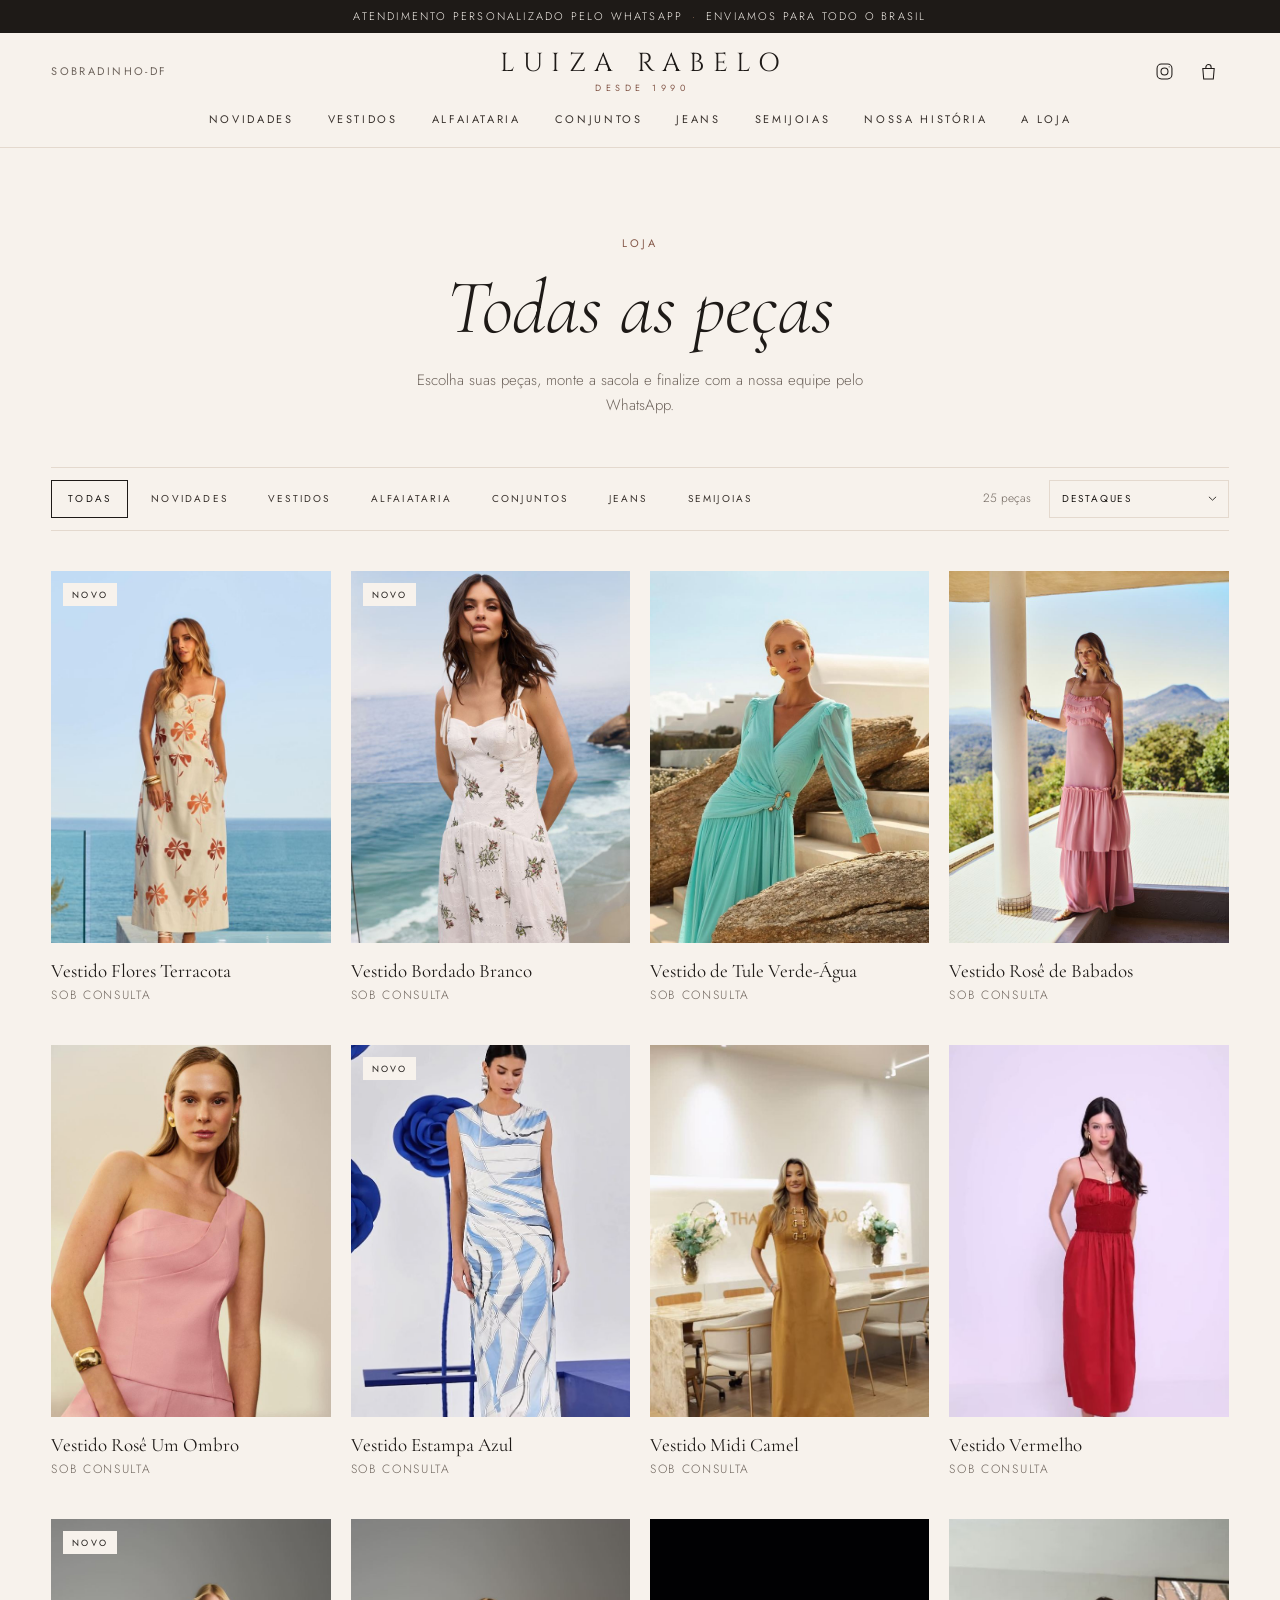
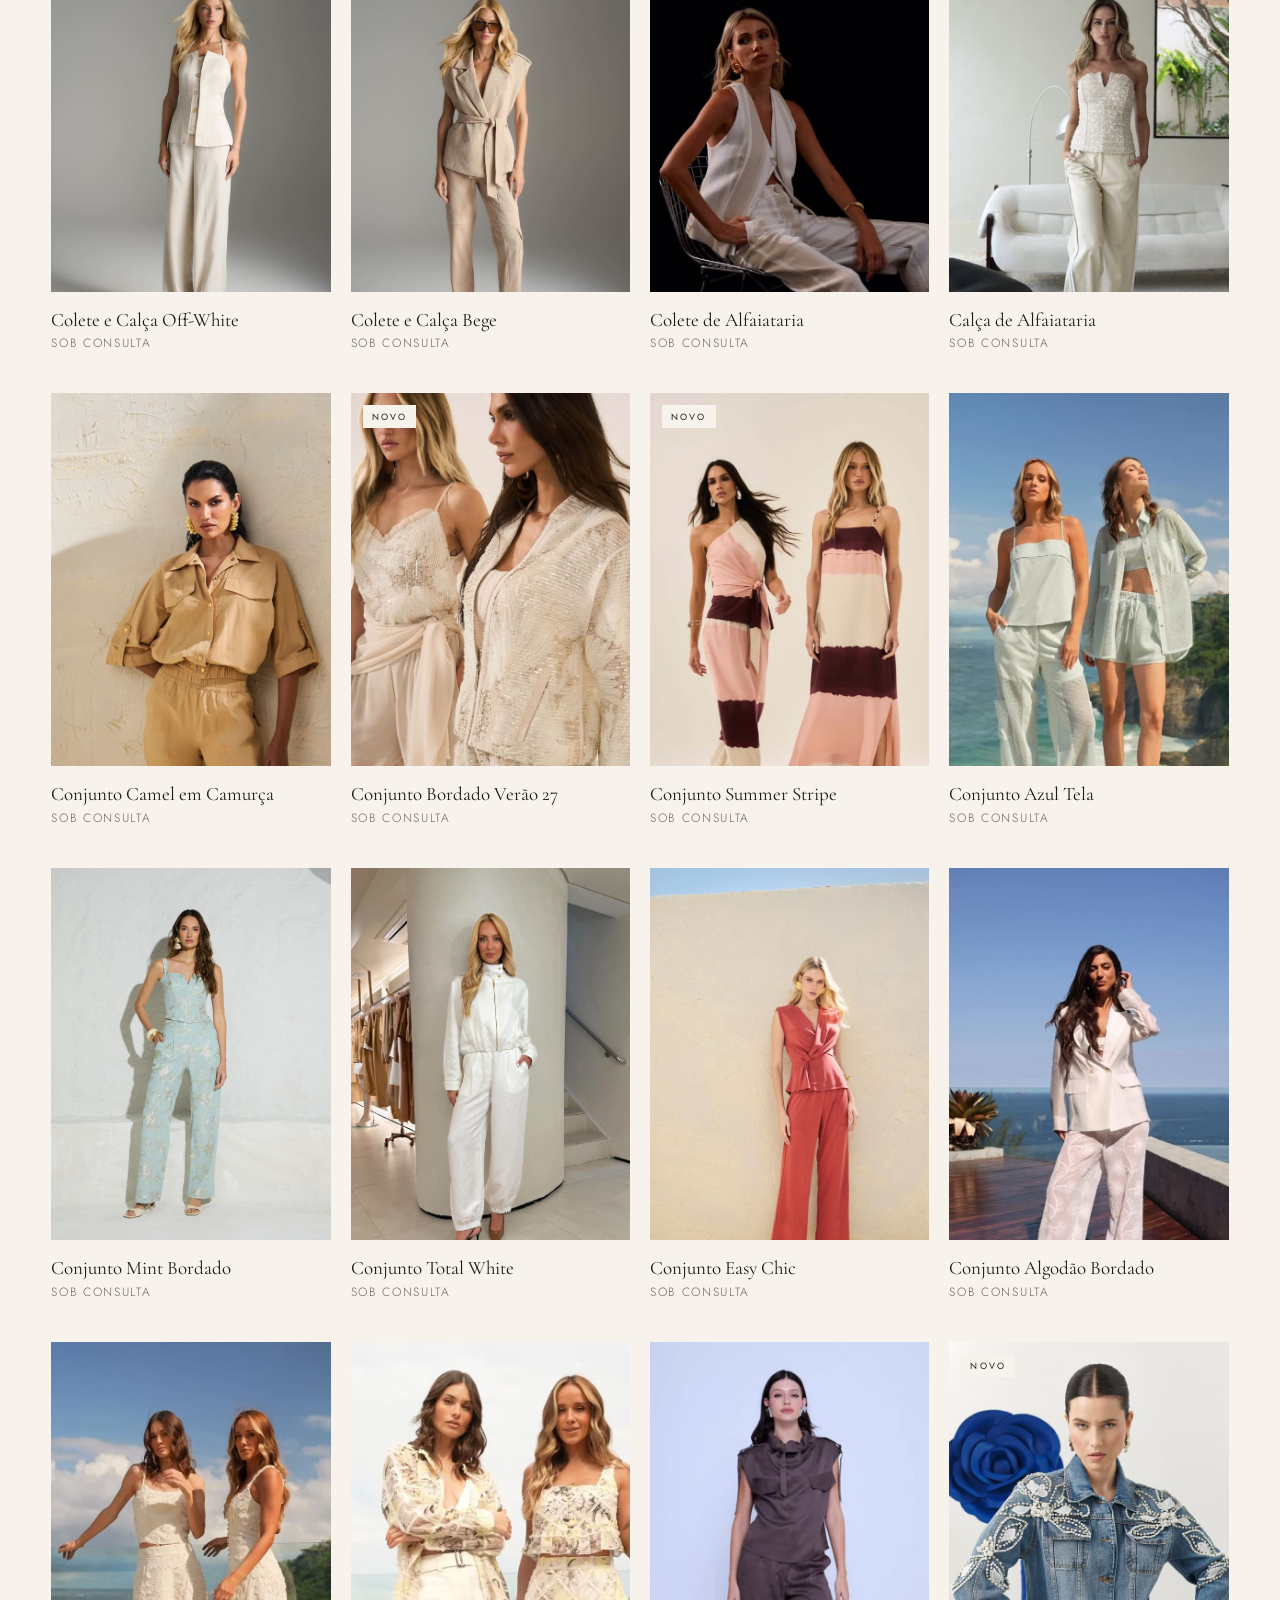
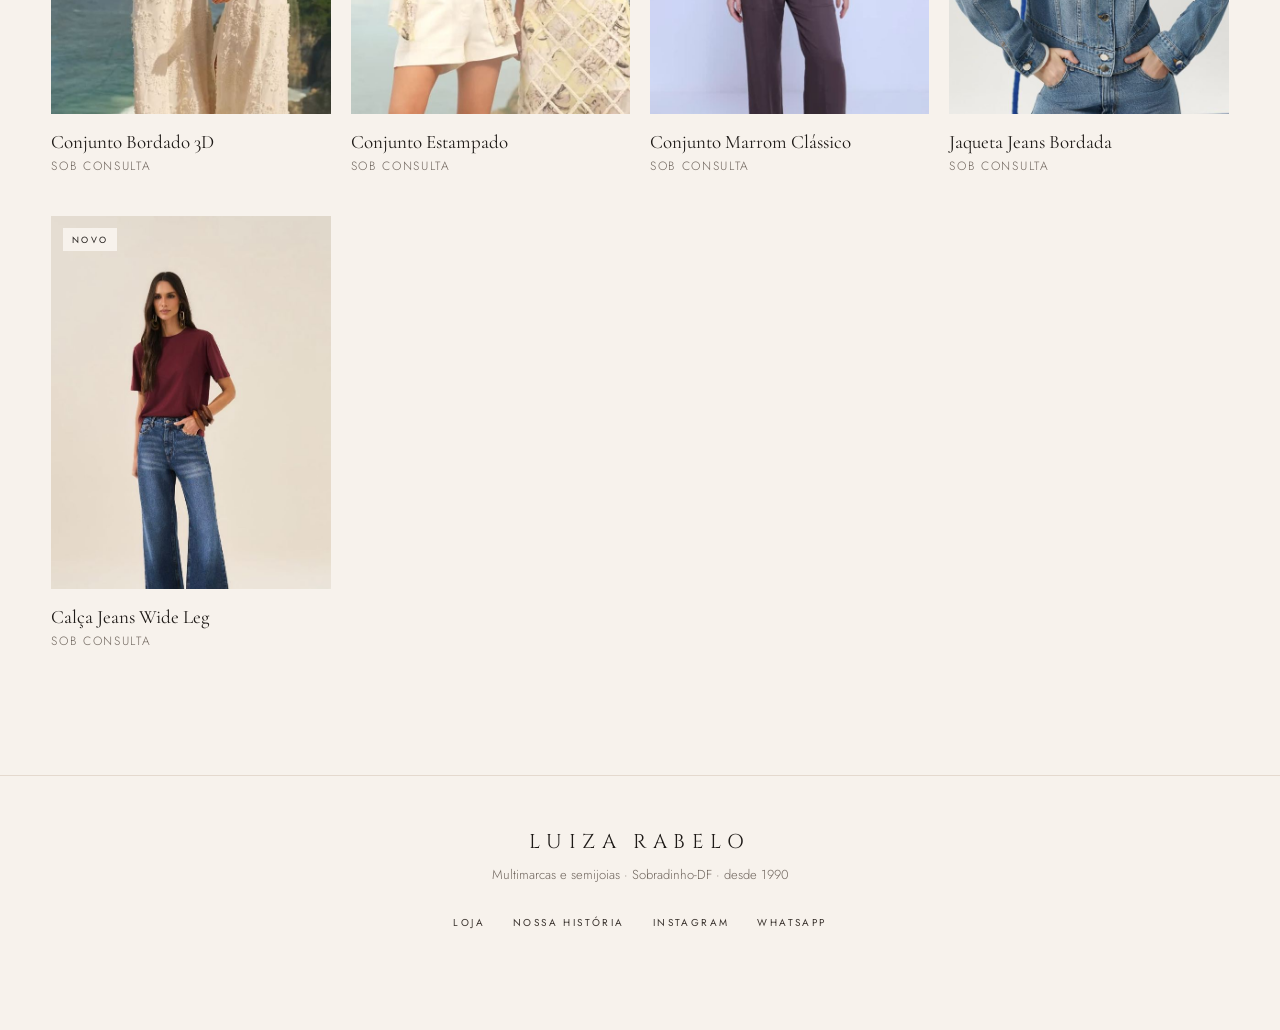
==== loja.html @ 03921e7b "Site Luiza Rabelo: home, loja, produto e sacola via WhatsApp Co-Authored-By: Claude Opus 5.5 (1M con" ====
<!doctype html>
<html lang="pt-BR">
<head>
  <meta charset="utf-8">
  <meta name="viewport" content="width=device-width, initial-scale=1">
  <title>Loja · Luiza Rabelo</title>
  <meta name="description" content="Multimarcas de moda feminina e semijoias em Sobradinho-DF há 36 anos. Escolha suas peças e finalize com atendimento pelo WhatsApp. Enviamos para todo o Brasil.">
  <meta name="theme-color" content="#F7F2EC">
  <link rel="canonical" href="https://luiza-rabelo.vercel.app/loja.html">
  <meta property="og:type" content="website">
  <meta property="og:title" content="Luiza Rabelo · Uma nova fase, a mesma essência">
  <meta property="og:description" content="Moda feminina multimarcas e semijoias em Sobradinho-DF, desde 1990.">
  <meta property="og:url" content="https://luiza-rabelo.vercel.app/loja.html">
  <meta property="og:locale" content="pt_BR">
  <meta property="og:site_name" content="Luiza Rabelo">
  <meta property="og:image" content="https://luiza-rabelo.vercel.app/img/fotos/loja-interior-recepcao-logo-nova-fase.jpg">
  <meta property="og:image:alt" content="Recepção da loja Luiza Rabelo com o logo dourado na parede">
  <meta name="twitter:card" content="summary_large_image">
  <link rel="icon" href="img/favicon.svg" type="image/svg+xml">
  <link rel="apple-touch-icon" href="img/fotos/loja-interior-recepcao-logo-nova-fase-m.jpg">
  <link rel="preconnect" href="https://fonts.googleapis.com">
  <link rel="preconnect" href="https://fonts.gstatic.com" crossorigin>
  <link href="https://fonts.googleapis.com/css2?family=Cinzel:wght@400;500&family=Cormorant+Garamond:ital,wght@0,300;0,400;0,500;1,300;1,400&family=Jost:wght@300;400;500&display=swap" rel="stylesheet">
  <link rel="stylesheet" href="css/estilo.css">
  <script type="application/ld+json">
  {"@context":"https://schema.org","@type":"ClothingStore","name":"Luiza Rabelo","telephone":"+55 61 98280-9293",
   "address":{"@type":"PostalAddress","streetAddress":"Quadra 8, Área Especial 01","addressLocality":"Sobradinho","addressRegion":"DF","postalCode":"73005-080","addressCountry":"BR"},
   "openingHours":["Mo-Fr 09:00-18:00","Sa 09:00-14:00"],"sameAs":["https://www.instagram.com/luizarabelodf/"]}
  </script>
</head>
<body data-pagina="loja">

<div class="aviso">Atendimento personalizado pelo WhatsApp<span class="aviso-sep">·</span><span class="aviso-extra">Enviamos para todo o Brasil</span></div>

<header class="topo" id="topo">
  <div class="topo-linha">
    <button class="icone menu-btn" id="menuBtn" aria-label="Abrir menu" aria-expanded="false" aria-controls="menu">
      <svg viewBox="0 0 24 24" aria-hidden="true"><path d="M3 7h18M3 12h18M3 17h18"/></svg>
    </button>
    <a class="topo-loja" href="index.html#loja">Sobradinho-DF</a>
    <a href="index.html" class="logo" aria-label="Luiza Rabelo, página inicial">
      <span class="logo-nome">Luiza Rabelo</span>
      <span class="logo-sub">desde 1990</span>
    </a>
    <div class="topo-acoes">
      <a class="icone" href="https://www.instagram.com/luizarabelodf/" target="_blank" rel="noopener" aria-label="Instagram">
        <svg viewBox="0 0 24 24" aria-hidden="true"><rect x="3.5" y="3.5" width="17" height="17" rx="5"/><circle cx="12" cy="12" r="4"/><circle cx="17.3" cy="6.7" r=".6" class="cheio"/></svg>
      </a>
      <button class="icone sacola-btn" data-abrir-sacola aria-label="Abrir sacola">
        <svg viewBox="0 0 24 24" aria-hidden="true"><path d="M5.5 8.5h13l-1 12h-11l-1-12Z"/><path d="M9 8.5V7a3 3 0 0 1 6 0v1.5"/></svg>
        <span class="sacola-qtd" data-sacola-qtd hidden>0</span>
      </button>
    </div>
  </div>
  <nav class="menu" id="menu" aria-label="Principal">
    <a href="loja.html?cat=novidades">Novidades</a>
    <a href="loja.html?cat=vestidos">Vestidos</a>
    <a href="loja.html?cat=alfaiataria">Alfaiataria</a>
    <a href="loja.html?cat=conjuntos">Conjuntos</a>
    <a href="loja.html?cat=jeans">Jeans</a>
    <a href="loja.html?cat=semijoias">Semijoias</a>
    <a href="index.html#historia">Nossa história</a>
    <a href="index.html#loja">A loja</a>
  </nav>
</header>

<main class="pagina-loja">
  <section class="loja-cabeca">
    <p class="sobretitulo">Loja</p>
    <h1 data-loja-titulo>Todas as peças</h1>
    <p class="loja-sub">Escolha suas peças, monte a sacola e finalize com a nossa equipe pelo WhatsApp.</p>
  </section>

  <div class="filtros" role="toolbar" aria-label="Filtrar por categoria">
    <div class="filtros-cats" data-filtros></div>
    <div class="filtros-direita">
      <span class="filtros-qtd" data-qtd></span>
      <label class="ordenar"><span class="sr">Ordenar</span>
        <select data-ordenar>
          <option value="padrao">Destaques</option>
          <option value="novidades">Novidades primeiro</option>
          <option value="az">Nome, A a Z</option>
        </select>
      </label>
    </div>
  </div>

  <div class="grade grade-loja" data-grade="todas"></div>
  <div class="vazio" data-vazio hidden>
    <h2 data-vazio-titulo>Nenhuma peça por aqui</h2>
    <p data-vazio-txt>Nenhuma peça nesta categoria por enquanto.</p>
    <a class="botao botao-linha" href="#" data-vazio-link data-whats="Olá! Procuro uma peça que não encontrei no site.">Pergunte pelo WhatsApp</a>
  </div>
</main>

<footer class="rodape">
  <p class="logo-nome">Luiza Rabelo</p>
  <p>Multimarcas e semijoias · Sobradinho-DF · desde 1990</p>
  <nav class="rodape-links" aria-label="Rodapé">
    <a href="loja.html">Loja</a>
    <a href="index.html#historia">Nossa história</a>
    <a href="https://www.instagram.com/luizarabelodf/" target="_blank" rel="noopener">Instagram</a>
    <a href="#" data-whats="Olá! Vim pelo site e gostaria de atendimento.">WhatsApp</a>
  </nav>
</footer>

<a class="whats-fixo" href="#" data-whats="Olá! Vim pelo site e gostaria de atendimento." aria-label="Falar no WhatsApp">
  <svg viewBox="0 0 24 24" aria-hidden="true"><path class="cheio" d="M12 2.2A9.7 9.7 0 0 0 3.6 16.8L2.3 21.7l5-1.3A9.7 9.7 0 1 0 12 2.2Zm0 17.7a8 8 0 0 1-4.1-1.1l-.3-.2-3 .8.8-2.9-.2-.3A8 8 0 1 1 12 19.9Zm4.4-6c-.2-.1-1.4-.7-1.7-.8-.2-.1-.4-.1-.5.1l-.8.9c-.1.2-.3.2-.5.1a6.6 6.6 0 0 1-3.3-2.9c-.2-.4.2-.4.7-1.3.1-.2 0-.3 0-.4l-.8-1.8c-.2-.5-.4-.4-.5-.4h-.5a.9.9 0 0 0-.7.3 2.8 2.8 0 0 0-.9 2.1 4.9 4.9 0 0 0 1 2.6 11.2 11.2 0 0 0 4.3 3.8c1.6.7 2.2.7 3 .6a2.6 2.6 0 0 0 1.7-1.2 2.1 2.1 0 0 0 .2-1.2c-.1-.1-.3-.2-.5-.3Z"/></svg>
</a>

<!-- MODAL DE PRODUTO -->
<div class="modal" id="modalProduto" role="dialog" aria-modal="true" aria-labelledby="mpNome" hidden>
  <div class="modal-fundo" data-fechar></div>
  <div class="modal-caixa">
    <button class="fechar" data-fechar aria-label="Fechar (Esc)">×</button>
    <div class="mp-fotos" data-mp-fotos></div>
    <div class="mp-info">
      <p class="sobretitulo" data-mp-cat></p>
      <h3 id="mpNome" data-mp-nome></h3>
      <p class="mp-preco" data-mp-preco></p>
      <p class="mp-desc" data-mp-desc></p>
      <fieldset class="mp-tamanhos" data-mp-tamanhos>
        <legend>Tamanho</legend>
        <div class="tamanhos" data-mp-lista></div>
        <p class="mp-erro" data-mp-erro hidden>Escolha um tamanho para continuar.</p>
      </fieldset>
      <button class="botao botao-cheio" data-mp-add>Adicionar à sacola</button>
      <a class="link-linha mp-whats" href="#" data-mp-whats>Tirar dúvidas no WhatsApp</a>
    </div>
  </div>
</div>

<!-- SACOLA -->
<aside class="sacola" id="sacola" aria-label="Sacola" hidden>
  <div class="sacola-fundo" data-fechar-sacola></div>
  <div class="sacola-painel">
    <div class="sacola-topo">
      <h3>Sua sacola</h3>
      <button class="fechar" data-fechar-sacola aria-label="Fechar sacola">×</button>
    </div>
    <ul class="sacola-itens" data-sacola-itens></ul>
    <div class="sacola-vazia" data-sacola-vazia>
      <p>Sua sacola está vazia.</p>
      <a class="link-linha" href="loja.html">Ver a loja</a>
    </div>
    <div class="sacola-fim" data-sacola-fim hidden>
      <p class="sacola-nota">Pagamento, frete e disponibilidade são confirmados com a nossa equipe no WhatsApp.</p>
      <button class="botao botao-cheio" data-enviar-pedido>Finalizar pelo WhatsApp</button>
    </div>
  </div>
</aside>

<div class="toast" data-toast role="status" aria-live="polite"></div>

<script src="js/catalogo.js"></script>
<script src="js/site.js"></script>
</body>
</html>
---- css/estilo.css ----
/* =========================================================
   LUIZA RABELO · estilo
   Referências: Vivara (cabeçalho, categorias, faixa rosê),
   Toteme/Sézane (respiro, foto grande), Jacquemus (hero 50/50)
   ========================================================= */

:root {
  --creme: #F7F2EC;
  --creme-2: #F1E9E0;
  --nude: #EED9D0;
  --rose: #B98B6E;
  --rose-esc: #85594A;
  --escuro: #1E1A17;
  --texto: #3A332E;
  --suave: #6F655D;
  --linha: #E4D9CE;
  --branco: #FFFDFB;

  --f-logo: "Cinzel", "Times New Roman", serif;
  --f-titulo: "Cormorant Garamond", Georgia, serif;
  --f-texto: "Jost", "Helvetica Neue", Arial, sans-serif;

  --gutter: clamp(16px, 4vw, 56px);
  --max: 1440px;
  --t: 220ms cubic-bezier(.2, .7, .2, 1);
}

*, *::before, *::after { box-sizing: border-box; }
html { scroll-behavior: smooth; -webkit-text-size-adjust: 100%; }
body {
  margin: 0;
  background: var(--creme);
  color: var(--texto);
  font: 300 15px/1.7 var(--f-texto);
  -webkit-font-smoothing: antialiased;
  overflow-x: hidden;
}
img { display: block; max-width: 100%; }
a { color: inherit; text-decoration: none; }
button { font: inherit; color: inherit; background: none; border: 0; cursor: pointer; padding: 0; }
figure { margin: 0; }
h1, h2, h3 { font-family: var(--f-titulo); font-weight: 300; color: var(--escuro); margin: 0; line-height: 1.08; }
em { font-style: italic; }
:focus-visible { outline: 2px solid var(--rose-esc); outline-offset: 3px; }
.hero :focus-visible, .aviso :focus-visible { outline-color: var(--nude); }
.sr { position: absolute; width: 1px; height: 1px; overflow: hidden; clip: rect(0 0 0 0); }
.cheio { fill: currentColor; stroke: none; }

/* ---------- utilitários ---------- */
.sobretitulo {
  font: 400 11px/1 var(--f-texto);
  letter-spacing: .28em;
  text-transform: uppercase;
  color: var(--rose-esc);
  margin: 0 0 18px;
}
.link-linha {
  display: inline-block;
  font: 400 11px/1 var(--f-texto);
  letter-spacing: .24em;
  text-transform: uppercase;
  padding-bottom: 7px;
  border-bottom: 1px solid currentColor;
  transition: color var(--t), border-color var(--t), letter-spacing var(--t);
}
.link-linha:hover { color: var(--rose); letter-spacing: .28em; }
.link-linha.claro { color: var(--branco); }
.link-linha.claro:hover { color: var(--nude); }

.botao {
  display: inline-flex; align-items: center; justify-content: center;
  min-height: 48px; padding: 0 28px;
  font: 400 11px/1 var(--f-texto); letter-spacing: .24em; text-transform: uppercase;
  background: var(--escuro); color: var(--creme);
  border: 1px solid var(--escuro);
  transition: background var(--t), color var(--t), border-color var(--t);
}
.botao:hover { background: var(--rose-esc); border-color: var(--rose-esc); }
.botao:active { transform: translateY(1px); }
.botao-linha { background: transparent; color: var(--escuro); }
.botao-linha:hover { background: var(--escuro); color: var(--creme); border-color: var(--escuro); }
.botao-cheio { width: 100%; }
.botao[disabled] { opacity: .45; cursor: not-allowed; }

.icone { width: 40px; height: 40px; display: inline-grid; place-items: center; position: relative; color: var(--escuro); transition: color var(--t); }
.icone:hover { color: var(--rose); }
.icone svg { width: 21px; height: 21px; fill: none; stroke: currentColor; stroke-width: 1.2; }

/* ---------- aviso + topo ---------- */
.aviso {
  background: var(--escuro); color: var(--creme);
  text-align: center; font: 300 11px/1 var(--f-texto); letter-spacing: .2em; text-transform: uppercase;
  padding: 11px var(--gutter);
}
.aviso-sep { margin: 0 .8em; color: var(--rose); }

.topo {
  position: sticky; top: 0; z-index: 40;
  background: rgba(247, 242, 236, .94);
  backdrop-filter: saturate(1.2) blur(10px);
  -webkit-backdrop-filter: saturate(1.2) blur(10px);
  border-bottom: 1px solid var(--linha);
}
.topo-linha {
  max-width: var(--max); margin: 0 auto;
  display: grid; grid-template-columns: 1fr auto 1fr; align-items: center;
  padding: 18px var(--gutter) 10px;
}
.topo-loja { justify-self: start; font: 400 11px/1 var(--f-texto); letter-spacing: .22em; text-transform: uppercase; color: var(--suave); }
.topo-loja:hover { color: var(--rose); }
.menu-btn { display: none; justify-self: start; }
.logo { display: flex; flex-direction: column; align-items: center; gap: 6px; }
.logo-nome { font: 400 26px/1 var(--f-logo); letter-spacing: .32em; text-transform: uppercase; color: var(--escuro); margin-right: -.32em; }
.logo-sub { font: 400 9px/1 var(--f-texto); letter-spacing: .5em; text-transform: uppercase; color: var(--rose-esc); margin-right: -.5em; }
.topo-acoes { justify-self: end; display: flex; gap: 4px; }
.sacola-qtd {
  position: absolute; top: 4px; right: 2px; min-width: 16px; height: 16px; padding: 0 4px;
  border-radius: 8px; background: var(--rose); color: #fff; font: 500 10px/16px var(--f-texto); text-align: center;
}
.sacola-qtd.pulo { animation: pulo 400ms ease; }
@keyframes pulo { 40% { transform: scale(1.35); } }

.menu {
  max-width: var(--max); margin: 0 auto;
  display: flex; justify-content: center; flex-wrap: wrap; gap: 6px 34px;
  padding: 6px var(--gutter) 16px;
}
.menu a {
  font: 400 11px/1 var(--f-texto); letter-spacing: .24em; text-transform: uppercase; color: var(--texto);
  padding: 6px 0; position: relative;
}
.menu a::after { content: ""; position: absolute; left: 0; right: 0; bottom: 0; height: 1px; background: var(--rose); transform: scaleX(0); transition: transform var(--t); }
.menu a:hover, .menu a[aria-current="page"] { color: var(--escuro); }
.menu a:hover::after, .menu a[aria-current="page"]::after { transform: scaleX(1); }

/* ---------- hero ---------- */
.hero { position: relative; display: grid; grid-template-columns: 1fr 1fr; height: min(88vh, 900px); min-height: 560px; background: var(--escuro); }
.hero-foto { overflow: hidden; }
.hero-foto img { width: 100%; height: 100%; object-fit: cover; animation: respira 18s ease-out both; }
.hero-foto-a img { object-position: 50% 30%; }
.hero-foto-b img { object-position: 50% 0%; animation-delay: .2s; }
@keyframes respira { from { transform: scale(1.06); } to { transform: scale(1); } }
.hero::after { content: ""; position: absolute; inset: 0; background: linear-gradient(180deg, rgba(30,26,23,0) 45%, rgba(30,26,23,.55) 100%); pointer-events: none; }
.hero-txt {
  position: absolute; left: 0; right: 0; bottom: clamp(40px, 8vh, 88px); z-index: 2;
  text-align: center; color: var(--branco); padding: 0 var(--gutter);
  animation: sobe 1.1s .3s cubic-bezier(.2,.7,.2,1) both;
}
.hero-txt .sobretitulo { color: var(--branco); text-shadow: 0 1px 14px rgba(30,26,23,.5); }
.hero-txt h1 { color: var(--branco); font-size: clamp(52px, 8vw, 120px); font-style: italic; font-weight: 300; letter-spacing: -.01em; margin-bottom: 26px; }
@keyframes sobe { from { opacity: 0; transform: translateY(18px); } to { opacity: 1; transform: none; } }

/* ---------- seções ---------- */
.secao { max-width: var(--max); margin: 0 auto; padding: clamp(64px, 10vw, 128px) var(--gutter) 0; }
.titulo-secao {
  font: 400 clamp(20px, 2.2vw, 26px)/1.2 var(--f-titulo);
  letter-spacing: .26em; text-transform: uppercase; color: var(--escuro); text-align: center; margin-bottom: clamp(32px, 4vw, 52px);
}
.cabeca-secao { display: flex; align-items: baseline; justify-content: space-between; gap: 24px; margin-bottom: clamp(28px, 4vw, 48px); }
.cabeca-secao .titulo-secao { margin: 0; text-align: left; }

/* categorias (estilo Vivara: foto + nome abaixo) */
.categorias { display: grid; grid-template-columns: repeat(6, 1fr); gap: 16px; }
.categoria { display: block; text-align: center; }
.categoria-foto { aspect-ratio: 3 / 4; overflow: hidden; background: var(--creme-2); }
.categoria-foto img { width: 100%; height: 100%; object-fit: cover; object-position: 50% 22%; transition: transform 900ms cubic-bezier(.2,.7,.2,1); }
.categoria:hover .categoria-foto img { transform: scale(1.05); }
.categoria-nome { display: block; margin-top: 16px; font: 400 11px/1 var(--f-texto); letter-spacing: .24em; text-transform: uppercase; color: var(--escuro); transition: color var(--t); }
.categoria:hover .categoria-nome { color: var(--rose); }

/* placeholder de semijoia */
.joia-vazia {
  width: 100%; height: 100%; display: grid; place-items: center; align-content: center; gap: 14px;
  background: radial-gradient(120% 90% at 50% 30%, #F6E9E1 0%, var(--nude) 60%, #E2C6B8 100%);
  color: var(--rose-esc);
}
.joia-vazia svg { width: 34%; max-width: 92px; fill: none; stroke: currentColor; stroke-width: .9; }
.joia-vazia span { font: 400 10px/1 var(--f-texto); letter-spacing: .3em; text-transform: uppercase; }

/* grade de produtos */
.grade { display: grid; grid-template-columns: repeat(4, 1fr); gap: 44px 20px; }
.produto { position: relative; }
.produto-midia { position: relative; }
.produto-link { display: block; text-align: left; width: 100%; }
.produto-foto { display: block; width: 100%; position: relative; aspect-ratio: 3 / 4; overflow: hidden; background: var(--creme-2); }
.produto-foto img, .produto-foto .joia-vazia { position: absolute; inset: 0; width: 100%; height: 100%; object-fit: cover; object-position: 50% 20%; transition: opacity 600ms ease, transform 900ms cubic-bezier(.2,.7,.2,1); }
.produto-foto .foto-2 { opacity: 0; }
.produto:hover .produto-foto .foto-2 { opacity: 1; }
.produto:hover .produto-foto img { transform: scale(1.03); }
.selo { position: absolute; top: 12px; left: 12px; z-index: 2; background: var(--creme); color: var(--escuro); font: 400 9px/1 var(--f-texto); letter-spacing: .24em; text-transform: uppercase; padding: 7px 9px; }
.produto-add {
  position: absolute; left: 12px; right: 12px; bottom: 12px; z-index: 2;
  min-height: 42px; background: rgba(255,253,251,.94); color: var(--escuro);
  font: 400 10px/1 var(--f-texto); letter-spacing: .24em; text-transform: uppercase;
  opacity: 0; transform: translateY(8px); transition: opacity var(--t), transform var(--t), background var(--t), color var(--t);
}
.produto:hover .produto-add, .produto-add:focus-visible { opacity: 1; transform: none; }
.produto-add:hover { background: var(--escuro); color: var(--creme); }
.produto-nome { display: block; margin-top: 16px; font: 400 19px/1.25 var(--f-titulo); color: var(--escuro); }
.produto-preco { display: block; margin-top: 6px; font: 300 12px/1 var(--f-texto); letter-spacing: .14em; text-transform: uppercase; color: var(--suave); }

/* faixa rosê (Vivara) */
.faixa {
  display: flex; justify-content: center; align-items: center; flex-wrap: wrap; gap: 10px 26px;
  margin-top: clamp(64px, 10vw, 128px); background: var(--nude); color: var(--escuro);
  padding: 22px var(--gutter);
  font: 400 clamp(15px, 1.6vw, 20px)/1.2 var(--f-titulo); letter-spacing: .3em; text-transform: uppercase;
  transition: background var(--t);
}
.faixa:hover { background: #E8CFC4; }
.faixa-ponto { color: var(--rose); font-size: .7em; }

/* história (Jacquemus 50/50) */
.historia {
  max-width: var(--max); margin: 0 auto; padding: clamp(64px, 10vw, 128px) var(--gutter) 0;
  display: grid; grid-template-columns: 5fr 4fr 3fr; gap: clamp(24px, 4vw, 64px); align-items: center;
}
.historia-foto img { width: 100%; aspect-ratio: 4 / 5; object-fit: cover; object-position: 50% 30%; }
.historia-txt h2 { font-size: clamp(36px, 4.4vw, 60px); margin-bottom: 26px; }
.historia-txt h2 em { color: var(--rose-esc); }
.historia-txt p:not(.sobretitulo) { max-width: 40ch; margin: 0 0 32px; color: var(--texto); }
.historia-desenho { align-self: end; }
.historia-desenho img { width: 100%; aspect-ratio: 3 / 4; object-fit: cover; object-position: 50% 45%; filter: sepia(.15); }

/* a loja */
.loja { position: relative; margin-top: clamp(64px, 10vw, 128px); min-height: 640px; display: grid; }
.loja-foto { grid-area: 1 / 1; }
.loja-foto img { width: 100%; height: 100%; min-height: 640px; max-height: 860px; object-fit: cover; }
.loja-cartao {
  grid-area: 1 / 1; align-self: center; justify-self: end; z-index: 1;
  width: min(440px, calc(100% - 2 * var(--gutter))); margin-right: var(--gutter);
  background: var(--creme); padding: clamp(32px, 4vw, 52px);
}
.loja-cartao h2 { font-size: clamp(34px, 3.6vw, 48px); margin-bottom: 26px; }
.loja-dados { display: grid; grid-template-columns: auto 1fr; gap: 14px 22px; margin: 0 0 18px; }
.loja-dados dt { font: 400 10px/1.9 var(--f-texto); letter-spacing: .24em; text-transform: uppercase; color: var(--suave); }
.loja-dados dd { margin: 0; }
.loja-status { margin: 0 0 26px; font-size: 13px; color: var(--rose-esc); min-height: 1.7em; }
.loja-status::before { content: ""; display: inline-block; width: 7px; height: 7px; border-radius: 50%; background: currentColor; margin-right: 9px; vertical-align: 1px; }
.loja-status:empty::before { display: none; }
.loja-links { display: flex; gap: 10px; flex-wrap: wrap; }
.loja-links .botao { flex: 1 1 140px; }

/* instagram */
.insta-grade { display: grid; grid-template-columns: repeat(4, 1fr); gap: 8px; }
.insta-grade a { overflow: hidden; aspect-ratio: 1; display: block; }
.insta-grade img { width: 100%; height: 100%; object-fit: cover; transition: transform 900ms cubic-bezier(.2,.7,.2,1), opacity var(--t); }
.insta-grade a:hover img { transform: scale(1.05); opacity: .9; }

/* rodapé */
.rodape { margin-top: clamp(64px, 10vw, 128px); border-top: 1px solid var(--linha); padding: 56px var(--gutter) 96px; text-align: center; color: var(--suave); font-size: 13px; }
.rodape .logo-nome { display: block; font-size: 20px; margin-bottom: 12px; }
.rodape p { margin: 0; }
.rodape-links { display: flex; justify-content: center; flex-wrap: wrap; gap: 8px 28px; margin-top: 26px; }
.rodape-links a { font: 400 10px/1 var(--f-texto); letter-spacing: .24em; text-transform: uppercase; color: var(--texto); padding: 6px 0; }
.rodape-links a:hover { color: var(--rose); }

/* whatsapp fixo (mobile) */
.whats-fixo {
  position: fixed; right: 18px; bottom: 18px; z-index: 30;
  width: 54px; height: 54px; border-radius: 50%; display: none; place-items: center;
  background: var(--escuro); color: var(--creme); box-shadow: 0 10px 30px rgba(30,26,23,.25);
}
.whats-fixo svg { width: 26px; height: 26px; }

/* ---------- página loja ---------- */
.pagina-loja { max-width: var(--max); margin: 0 auto; padding: 0 var(--gutter); }
.loja-cabeca { text-align: center; padding: clamp(48px, 7vw, 96px) 0 clamp(28px, 4vw, 48px); }
.loja-cabeca h1 { font-size: clamp(44px, 6vw, 84px); font-style: italic; margin-bottom: 18px; }
.loja-sub { margin: 0 auto; max-width: 52ch; color: var(--suave); }
.filtros {
  position: sticky; top: var(--altura-topo, 120px); z-index: 20;
  display: flex; align-items: center; justify-content: space-between; gap: 18px;
  background: var(--creme); border-top: 1px solid var(--linha); border-bottom: 1px solid var(--linha);
  padding: 12px 0; margin-bottom: 40px;
}
.filtros-cats { display: flex; gap: 6px; overflow-x: auto; scrollbar-width: none; }
.filtros-cats::-webkit-scrollbar { display: none; }
.filtro {
  flex: none; min-height: 38px; padding: 0 16px; border: 1px solid transparent;
  font: 400 10px/1 var(--f-texto); letter-spacing: .22em; text-transform: uppercase; color: var(--texto);
  transition: border-color var(--t), color var(--t), background var(--t);
}
.filtro:hover { color: var(--rose); }
.filtro[aria-pressed="true"] { border-color: var(--escuro); color: var(--escuro); }
.filtros-direita { display: flex; align-items: center; gap: 18px; flex: none; }
.filtros-qtd { font-size: 12px; color: var(--suave); white-space: nowrap; }
.ordenar select {
  appearance: none; -webkit-appearance: none; min-height: 38px; padding: 0 30px 0 12px; cursor: pointer;
  border: 1px solid var(--linha); background: var(--creme) url("data:image/svg+xml,%3Csvg xmlns='http://www.w3.org/2000/svg' viewBox='0 0 10 6'%3E%3Cpath d='M1 1l4 4 4-4' fill='none' stroke='%231E1A17'/%3E%3C/svg%3E") no-repeat right 11px center / 9px;
  font: 400 10px/1 var(--f-texto); letter-spacing: .18em; text-transform: uppercase; color: var(--escuro);
}
.grade-loja { grid-template-columns: repeat(4, 1fr); }
.grade.entrando .produto { animation: sobe 600ms cubic-bezier(.2,.7,.2,1) both; }
.vazio { text-align: center; padding: clamp(48px, 8vw, 96px) 0 clamp(24px, 4vw, 48px); color: var(--suave); }
.vazio h2 { font-size: clamp(32px, 4vw, 48px); font-style: italic; margin-bottom: 16px; }
.vazio p { max-width: 44ch; margin: 0 auto 32px; }

/* ---------- modal produto ---------- */
.modal { position: fixed; inset: 0; z-index: 60; display: grid; place-items: center; padding: 24px; }
.modal[hidden], .sacola[hidden] { display: none; }
.modal-fundo, .sacola-fundo { position: absolute; inset: 0; background: rgba(30,26,23,.45); animation: aparece 250ms ease both; }
@keyframes aparece { from { opacity: 0; } }
.modal-caixa {
  position: relative; width: min(1080px, 100%); max-height: calc(100vh - 48px); overflow: auto;
  background: var(--creme); display: grid; grid-template-columns: 1.15fr 1fr;
  animation: sobe 350ms cubic-bezier(.2,.7,.2,1) both;
}
.fechar { position: absolute; top: 10px; right: 12px; z-index: 3; width: 44px; height: 44px; font: 300 30px/1 var(--f-titulo); color: var(--escuro); }
.modal-caixa > .fechar { background: rgba(247,242,236,.88); border-radius: 50%; }
.fechar:hover { color: var(--rose); }
.mp-fotos { display: flex; overflow-x: auto; scroll-snap-type: x mandatory; scrollbar-width: none; background: var(--creme-2); }
.mp-fotos::-webkit-scrollbar { display: none; }
.mp-fotos img, .mp-fotos .joia-vazia { flex: 0 0 100%; width: 100%; aspect-ratio: 3 / 4; object-fit: cover; object-position: 50% 20%; scroll-snap-align: start; }
.mp-info { padding: clamp(32px, 4vw, 56px); display: flex; flex-direction: column; justify-content: center; }
.mp-info h3 { font-size: clamp(32px, 3.2vw, 44px); margin-bottom: 10px; }
.mp-preco { margin: 0 0 22px; font-size: 12px; letter-spacing: .16em; text-transform: uppercase; color: var(--suave); }
.mp-desc { margin: 0 0 28px; }
.mp-tamanhos { border: 0; padding: 0; margin: 0 0 26px; }
.mp-tamanhos legend { font: 400 10px/1 var(--f-texto); letter-spacing: .24em; text-transform: uppercase; color: var(--suave); margin-bottom: 12px; padding: 0; }
.tamanhos { display: flex; flex-wrap: wrap; gap: 8px; }
.tamanho { min-width: 46px; height: 42px; padding: 0 10px; border: 1px solid var(--linha); font-size: 12px; letter-spacing: .08em; transition: border-color var(--t), background var(--t), color var(--t); }
.tamanho:hover { border-color: var(--escuro); }
.tamanho[aria-pressed="true"] { background: var(--escuro); border-color: var(--escuro); color: var(--creme); }
.mp-erro { margin: 10px 0 0; font-size: 12px; color: #A0473A; }
.mp-whats { align-self: center; margin-top: 22px; }

/* ---------- sacola ---------- */
.sacola { position: fixed; inset: 0; z-index: 70; }
.sacola-painel {
  position: absolute; top: 0; right: 0; bottom: 0; width: min(420px, 100%);
  background: var(--creme); display: flex; flex-direction: column;
  animation: desliza 320ms cubic-bezier(.2,.7,.2,1) both;
}
@keyframes desliza { from { transform: translateX(100%); } }
.sacola-topo { display: flex; align-items: center; justify-content: space-between; padding: 22px 24px; border-bottom: 1px solid var(--linha); }
.sacola-topo h3 { font: 400 13px/1 var(--f-texto); letter-spacing: .26em; text-transform: uppercase; }
.sacola-topo .fechar { position: static; }
.sacola-itens { list-style: none; margin: 0; padding: 8px 24px; overflow: auto; flex: 1; }
.sacola-item { display: grid; grid-template-columns: 76px 1fr auto; gap: 16px; padding: 18px 0; border-bottom: 1px solid var(--linha); align-items: start; }
.sacola-item img, .sacola-item .joia-vazia { width: 76px; aspect-ratio: 3 / 4; object-fit: cover; object-position: 50% 20%; }
.sacola-item .joia-vazia svg { width: 50%; }
.sacola-item .joia-vazia span { display: none; }
.si-nome { font: 400 18px/1.2 var(--f-titulo); color: var(--escuro); margin: 0 0 4px; }
.si-det { font-size: 12px; color: var(--suave); margin: 0 0 10px; }
.qtd { display: inline-flex; border: 1px solid var(--linha); }
.qtd button { width: 36px; height: 36px; }
.qtd button:hover { color: var(--rose); }
.qtd span { min-width: 26px; text-align: center; font-size: 13px; line-height: 36px; }
.si-remover { padding: 6px 0; font-size: 10px; letter-spacing: .2em; text-transform: uppercase; color: var(--suave); }
.si-remover:hover { color: #A0473A; }
.sacola-vazia { flex: 1; display: grid; place-content: center; gap: 22px; text-align: center; padding: 24px; color: var(--suave); }
.sacola-vazia p { margin: 0; font: italic 300 28px/1.2 var(--f-titulo); color: var(--escuro); }
.sacola-vazia[hidden], .sacola-fim[hidden] { display: none; }
.sacola-fim { padding: 20px 24px 28px; border-top: 1px solid var(--linha); }
.sacola-nota { font-size: 12px; color: var(--suave); margin: 0 0 16px; }

/* toast */
.toast {
  position: fixed; left: 50%; bottom: 28px; z-index: 80; transform: translate(-50%, 20px);
  background: var(--escuro); color: var(--creme); padding: 14px 22px; font-size: 12px; letter-spacing: .12em;
  opacity: 0; pointer-events: none; transition: opacity var(--t), transform var(--t); white-space: nowrap;
}
.toast.visivel { opacity: 1; transform: translate(-50%, 0); }

/* revelar ao rolar */
.revelar { opacity: 0; transform: translateY(24px); transition: opacity 900ms ease, transform 900ms cubic-bezier(.2,.7,.2,1); }
.revelar.visto { opacity: 1; transform: none; }

/* ---------- responsivo ---------- */
@media (max-width: 1100px) {
  .categorias { grid-template-columns: repeat(3, 1fr); gap: 28px 14px; }
  .grade, .grade-loja { grid-template-columns: repeat(3, 1fr); }
  .historia { grid-template-columns: 1fr 1fr; }
  .historia-desenho { display: none; }
}

@media (max-width: 860px) {
  .topo-loja { display: none; }
  .menu-btn { display: inline-grid; }
  .topo-linha { padding: 12px var(--gutter); }
  .logo-nome { font-size: 19px; }
  .logo-sub { font-size: 8px; }
  .menu {
    display: none; flex-direction: column; align-items: center; gap: 0;
    padding: 8px var(--gutter) 22px; border-top: 1px solid var(--linha);
  }
  .menu.aberto { display: flex; }
  .menu a { padding: 13px 0; font-size: 12px; }
  .hero { grid-template-columns: 1fr; height: calc(100svh - 110px); min-height: 520px; max-height: 760px; }
  .hero-foto-b { display: none; }
  .historia { grid-template-columns: 1fr; }
  .historia-foto img { aspect-ratio: 4 / 5; }
  .modal { padding: 0; place-items: end stretch; }
  .modal-caixa { grid-template-columns: 1fr; max-height: 94vh; width: 100%; }
  .mp-fotos img, .mp-fotos .joia-vazia { aspect-ratio: 4 / 5; }
  .whats-fixo { display: grid; }
  .filtros { flex-direction: column; align-items: stretch; gap: 10px; top: var(--altura-topo, 64px); }
  .filtros-direita { justify-content: space-between; }
}

@media (max-width: 600px) {
  body { font-size: 14px; }
  .aviso { font-size: 9px; letter-spacing: .14em; }
  .aviso-sep, .aviso-extra { display: none; }
  .logo-nome { font-size: 16px; letter-spacing: .24em; margin-right: -.24em; }
  .logo-sub { letter-spacing: .4em; margin-right: -.4em; }
  .loja-links .botao { flex-basis: 100%; }
  .categorias { grid-template-columns: repeat(2, 1fr); }
  .grade, .grade-loja { grid-template-columns: repeat(2, 1fr); gap: 32px 10px; }
  .produto-nome { font-size: 16px; }
  .produto-preco { font-size: 10px; }
  .produto-add { opacity: 1; transform: none; left: auto; right: 8px; bottom: 8px; width: 38px; min-height: 38px; font-size: 0; letter-spacing: 0; border-radius: 50%; }
  .produto-add::before { content: "+"; font: 300 22px/1 var(--f-titulo); }
  .cabeca-secao { flex-direction: column; align-items: center; gap: 14px; }
  .cabeca-secao .titulo-secao { text-align: center; }
  .faixa { gap: 6px 14px; letter-spacing: .2em; font-size: 13px; }
  .loja { min-height: 0; }
  .loja-foto img { min-height: 0; aspect-ratio: 4 / 5; }
  .loja-cartao { grid-area: auto; margin: -64px auto 0; width: calc(100% - 2 * var(--gutter)); position: relative; }
  .insta-grade { grid-template-columns: repeat(2, 1fr); }
  .toast { white-space: normal; width: calc(100% - 32px); text-align: center; }
}

@media (prefers-reduced-motion: reduce) {
  *, *::before, *::after { animation-duration: 1ms !important; transition-duration: 1ms !important; }
  .revelar { opacity: 1; transform: none; }
}
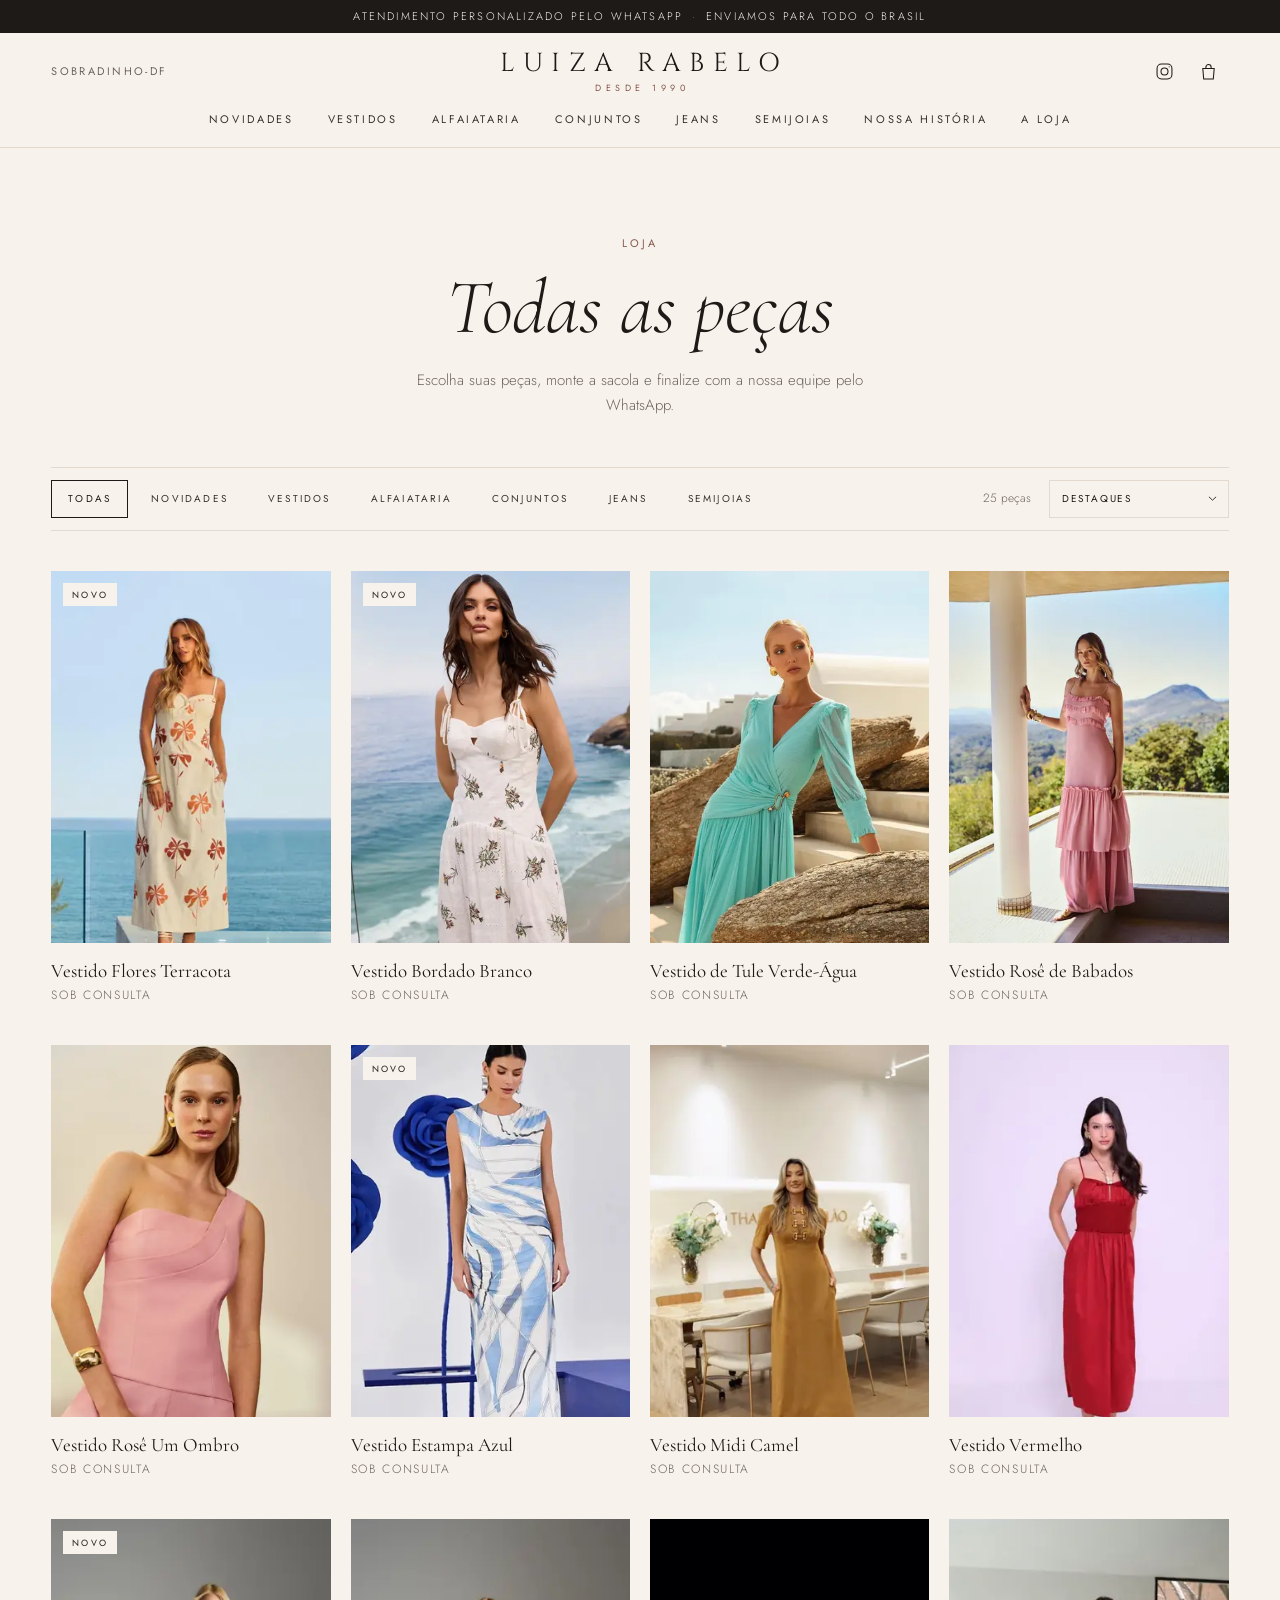
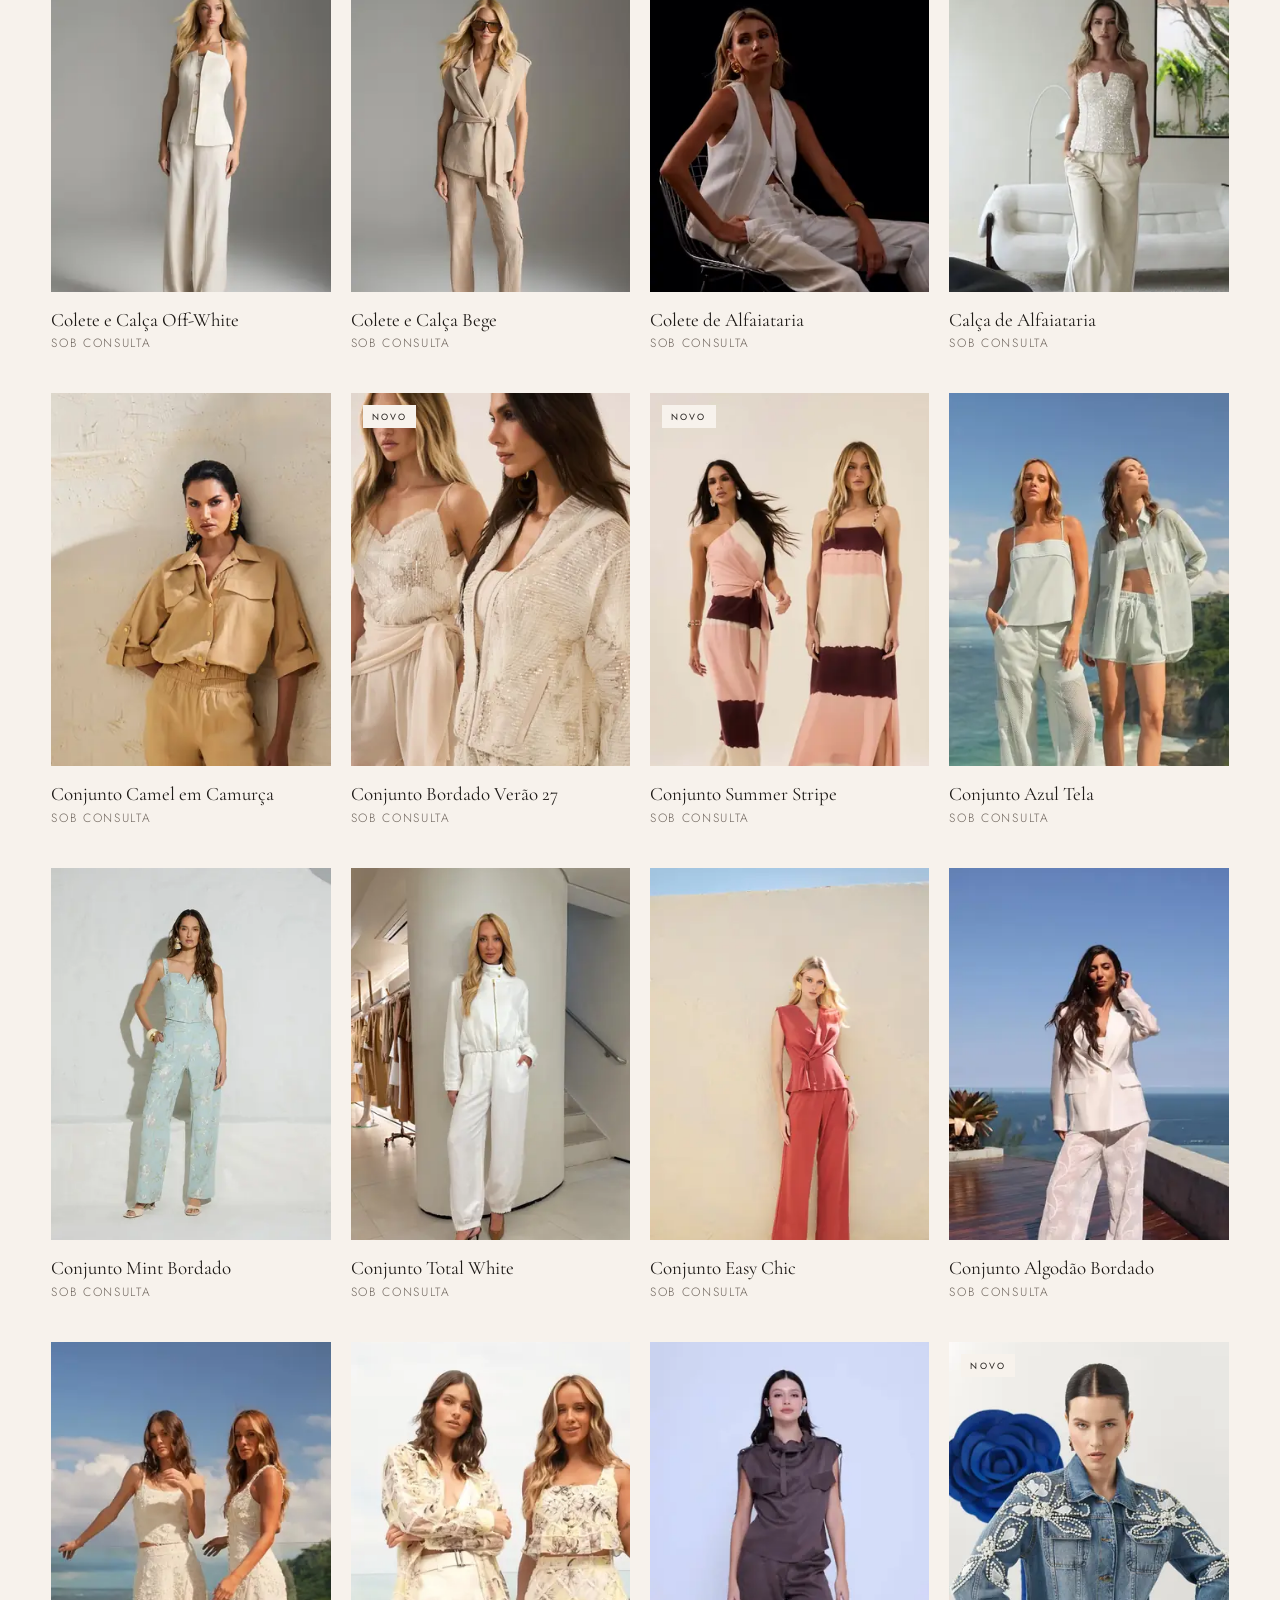
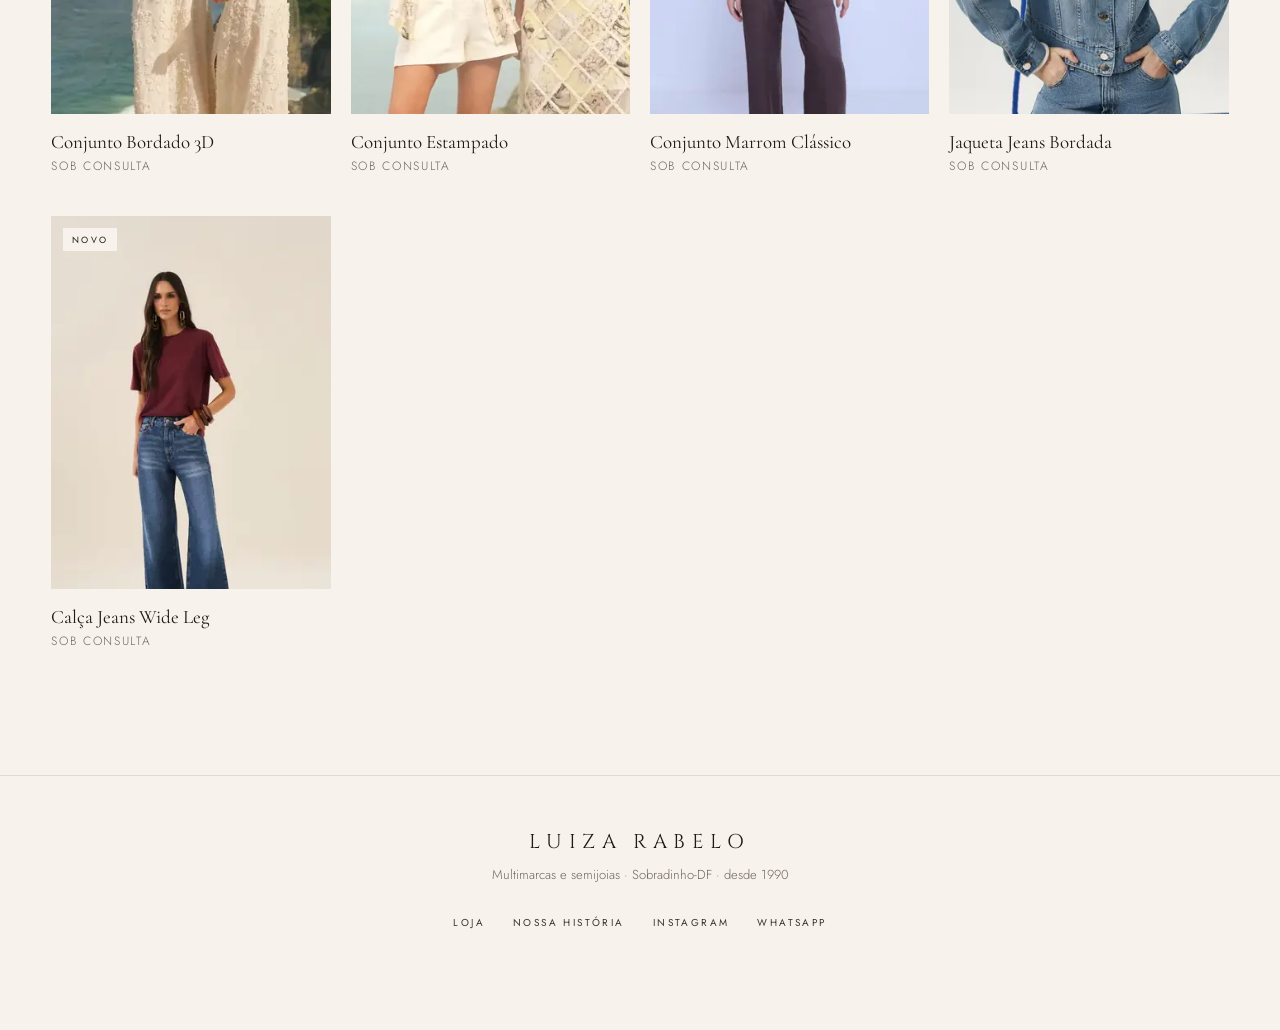
==== commit 01d153b5: "Performance mobile: fontes locais, WebP com srcset, defer, preload do destaque e cache Co-Authored-B" ====
--- a/loja.html
+++ b/loja.html
@@ -6,22 +6,21 @@
   <title>Loja · Luiza Rabelo</title>
   <meta name="description" content="Multimarcas de moda feminina e semijoias em Sobradinho-DF há 36 anos. Escolha suas peças e finalize com atendimento pelo WhatsApp. Enviamos para todo o Brasil.">
   <meta name="theme-color" content="#F7F2EC">
-  <link rel="canonical" href="https://luiza-rabelo.vercel.app/loja.html">
+  <link rel="canonical" href="https://luiza-rabelo-df.vercel.app/loja">
   <meta property="og:type" content="website">
   <meta property="og:title" content="Luiza Rabelo · Uma nova fase, a mesma essência">
   <meta property="og:description" content="Moda feminina multimarcas e semijoias em Sobradinho-DF, desde 1990.">
-  <meta property="og:url" content="https://luiza-rabelo.vercel.app/loja.html">
+  <meta property="og:url" content="https://luiza-rabelo-df.vercel.app/loja">
   <meta property="og:locale" content="pt_BR">
   <meta property="og:site_name" content="Luiza Rabelo">
-  <meta property="og:image" content="https://luiza-rabelo.vercel.app/img/fotos/loja-interior-recepcao-logo-nova-fase.jpg">
+  <meta property="og:image" content="https://luiza-rabelo-df.vercel.app/img/fotos/loja-interior-recepcao-logo-nova-fase.jpg">
   <meta property="og:image:alt" content="Recepção da loja Luiza Rabelo com o logo dourado na parede">
   <meta name="twitter:card" content="summary_large_image">
   <link rel="icon" href="img/favicon.svg" type="image/svg+xml">
   <link rel="apple-touch-icon" href="img/fotos/loja-interior-recepcao-logo-nova-fase-m.jpg">
-  <link rel="preconnect" href="https://fonts.googleapis.com">
-  <link rel="preconnect" href="https://fonts.gstatic.com" crossorigin>
-  <link href="https://fonts.googleapis.com/css2?family=Cinzel:wght@400;500&family=Cormorant+Garamond:ital,wght@0,300;0,400;0,500;1,300;1,400&family=Jost:wght@300;400;500&display=swap" rel="stylesheet">
-  <link rel="stylesheet" href="css/estilo.css">
+  <link rel="preload" href="fonts/jost.woff2" as="font" type="font/woff2" crossorigin>
+  <link rel="preload" href="fonts/cormorant-italic.woff2" as="font" type="font/woff2" crossorigin>
+  <link rel="stylesheet" href="css/estilo.css?v=2">
   <script type="application/ld+json">
   {"@context":"https://schema.org","@type":"ClothingStore","name":"Luiza Rabelo","telephone":"+55 61 98280-9293",
    "address":{"@type":"PostalAddress","streetAddress":"Quadra 8, Área Especial 01","addressLocality":"Sobradinho","addressRegion":"DF","postalCode":"73005-080","addressCountry":"BR"},
@@ -37,8 +36,8 @@
     <button class="icone menu-btn" id="menuBtn" aria-label="Abrir menu" aria-expanded="false" aria-controls="menu">
       <svg viewBox="0 0 24 24" aria-hidden="true"><path d="M3 7h18M3 12h18M3 17h18"/></svg>
     </button>
-    <a class="topo-loja" href="index.html#loja">Sobradinho-DF</a>
-    <a href="index.html" class="logo" aria-label="Luiza Rabelo, página inicial">
+    <a class="topo-loja" href="/#loja">Sobradinho-DF</a>
+    <a href="/" class="logo" aria-label="Luiza Rabelo, página inicial">
       <span class="logo-nome">Luiza Rabelo</span>
       <span class="logo-sub">desde 1990</span>
     </a>
@@ -53,14 +52,14 @@
     </div>
   </div>
   <nav class="menu" id="menu" aria-label="Principal">
-    <a href="loja.html?cat=novidades">Novidades</a>
-    <a href="loja.html?cat=vestidos">Vestidos</a>
-    <a href="loja.html?cat=alfaiataria">Alfaiataria</a>
-    <a href="loja.html?cat=conjuntos">Conjuntos</a>
-    <a href="loja.html?cat=jeans">Jeans</a>
-    <a href="loja.html?cat=semijoias">Semijoias</a>
-    <a href="index.html#historia">Nossa história</a>
-    <a href="index.html#loja">A loja</a>
+    <a href="/loja?cat=novidades">Novidades</a>
+    <a href="/loja?cat=vestidos">Vestidos</a>
+    <a href="/loja?cat=alfaiataria">Alfaiataria</a>
+    <a href="/loja?cat=conjuntos">Conjuntos</a>
+    <a href="/loja?cat=jeans">Jeans</a>
+    <a href="/loja?cat=semijoias">Semijoias</a>
+    <a href="/#historia">Nossa história</a>
+    <a href="/#loja">A loja</a>
   </nav>
 </header>
 
@@ -97,8 +96,8 @@
   <p class="logo-nome">Luiza Rabelo</p>
   <p>Multimarcas e semijoias · Sobradinho-DF · desde 1990</p>
   <nav class="rodape-links" aria-label="Rodapé">
-    <a href="loja.html">Loja</a>
-    <a href="index.html#historia">Nossa história</a>
+    <a href="/loja">Loja</a>
+    <a href="/#historia">Nossa história</a>
     <a href="https://www.instagram.com/luizarabelodf/" target="_blank" rel="noopener">Instagram</a>
     <a href="#" data-whats="Olá! Vim pelo site e gostaria de atendimento.">WhatsApp</a>
   </nav>
@@ -141,7 +140,7 @@
     <ul class="sacola-itens" data-sacola-itens></ul>
     <div class="sacola-vazia" data-sacola-vazia>
       <p>Sua sacola está vazia.</p>
-      <a class="link-linha" href="loja.html">Ver a loja</a>
+      <a class="link-linha" href="/loja">Ver a loja</a>
     </div>
     <div class="sacola-fim" data-sacola-fim hidden>
       <p class="sacola-nota">Pagamento, frete e disponibilidade são confirmados com a nossa equipe no WhatsApp.</p>
@@ -152,7 +151,7 @@
 
 <div class="toast" data-toast role="status" aria-live="polite"></div>
 
-<script src="js/catalogo.js"></script>
-<script src="js/site.js"></script>
+<script src="js/catalogo.js?v=2" defer></script>
+<script src="js/site.js?v=2" defer></script>
 </body>
 </html>
--- a/css/estilo.css
+++ b/css/estilo.css
@@ -3,6 +3,12 @@
    Referências: Vivara (cabeçalho, categorias, faixa rosê),
    Toteme/Sézane (respiro, foto grande), Jacquemus (hero 50/50)
    ========================================================= */
+
+/* fontes locais (antes vinham do Google Fonts) */
+@font-face { font-family: "Cinzel"; font-style: normal; font-weight: 400 500; font-display: swap; src: url("../fonts/cinzel.woff2") format("woff2"); unicode-range: U+0000-00FF, U+0131, U+0152-0153, U+02BB-02BC, U+02C6, U+02DA, U+02DC, U+0304, U+0308, U+0329, U+2000-206F, U+20AC, U+2122, U+2191, U+2193, U+2212, U+2215, U+FEFF, U+FFFD; }
+@font-face { font-family: "Cormorant Garamond"; font-style: italic; font-weight: 300 400; font-display: swap; src: url("../fonts/cormorant-italic.woff2") format("woff2"); unicode-range: U+0000-00FF, U+0131, U+0152-0153, U+02BB-02BC, U+02C6, U+02DA, U+02DC, U+0304, U+0308, U+0329, U+2000-206F, U+20AC, U+2122, U+2191, U+2193, U+2212, U+2215, U+FEFF, U+FFFD; }
+@font-face { font-family: "Cormorant Garamond"; font-style: normal; font-weight: 300 500; font-display: swap; src: url("../fonts/cormorant.woff2") format("woff2"); unicode-range: U+0000-00FF, U+0131, U+0152-0153, U+02BB-02BC, U+02C6, U+02DA, U+02DC, U+0304, U+0308, U+0329, U+2000-206F, U+20AC, U+2122, U+2191, U+2193, U+2212, U+2215, U+FEFF, U+FFFD; }
+@font-face { font-family: "Jost"; font-style: normal; font-weight: 300 500; font-display: swap; src: url("../fonts/jost.woff2") format("woff2"); unicode-range: U+0000-00FF, U+0131, U+0152-0153, U+02BB-02BC, U+02C6, U+02DA, U+02DC, U+0304, U+0308, U+0329, U+2000-206F, U+20AC, U+2122, U+2191, U+2193, U+2212, U+2215, U+FEFF, U+FFFD; }
 
 :root {
   --creme: #F7F2EC;
@@ -35,7 +41,7 @@
   -webkit-font-smoothing: antialiased;
   overflow-x: hidden;
 }
-img { display: block; max-width: 100%; }
+img { display: block; max-width: 100%; height: auto; }
 a { color: inherit; text-decoration: none; }
 button { font: inherit; color: inherit; background: none; border: 0; cursor: pointer; padding: 0; }
 figure { margin: 0; }
@@ -43,6 +49,7 @@
 em { font-style: italic; }
 :focus-visible { outline: 2px solid var(--rose-esc); outline-offset: 3px; }
 .hero :focus-visible, .aviso :focus-visible { outline-color: var(--nude); }
+[hidden] { display: none !important; }
 .sr { position: absolute; width: 1px; height: 1px; overflow: hidden; clip: rect(0 0 0 0); }
 .cheio { fill: currentColor; stroke: none; }
 
